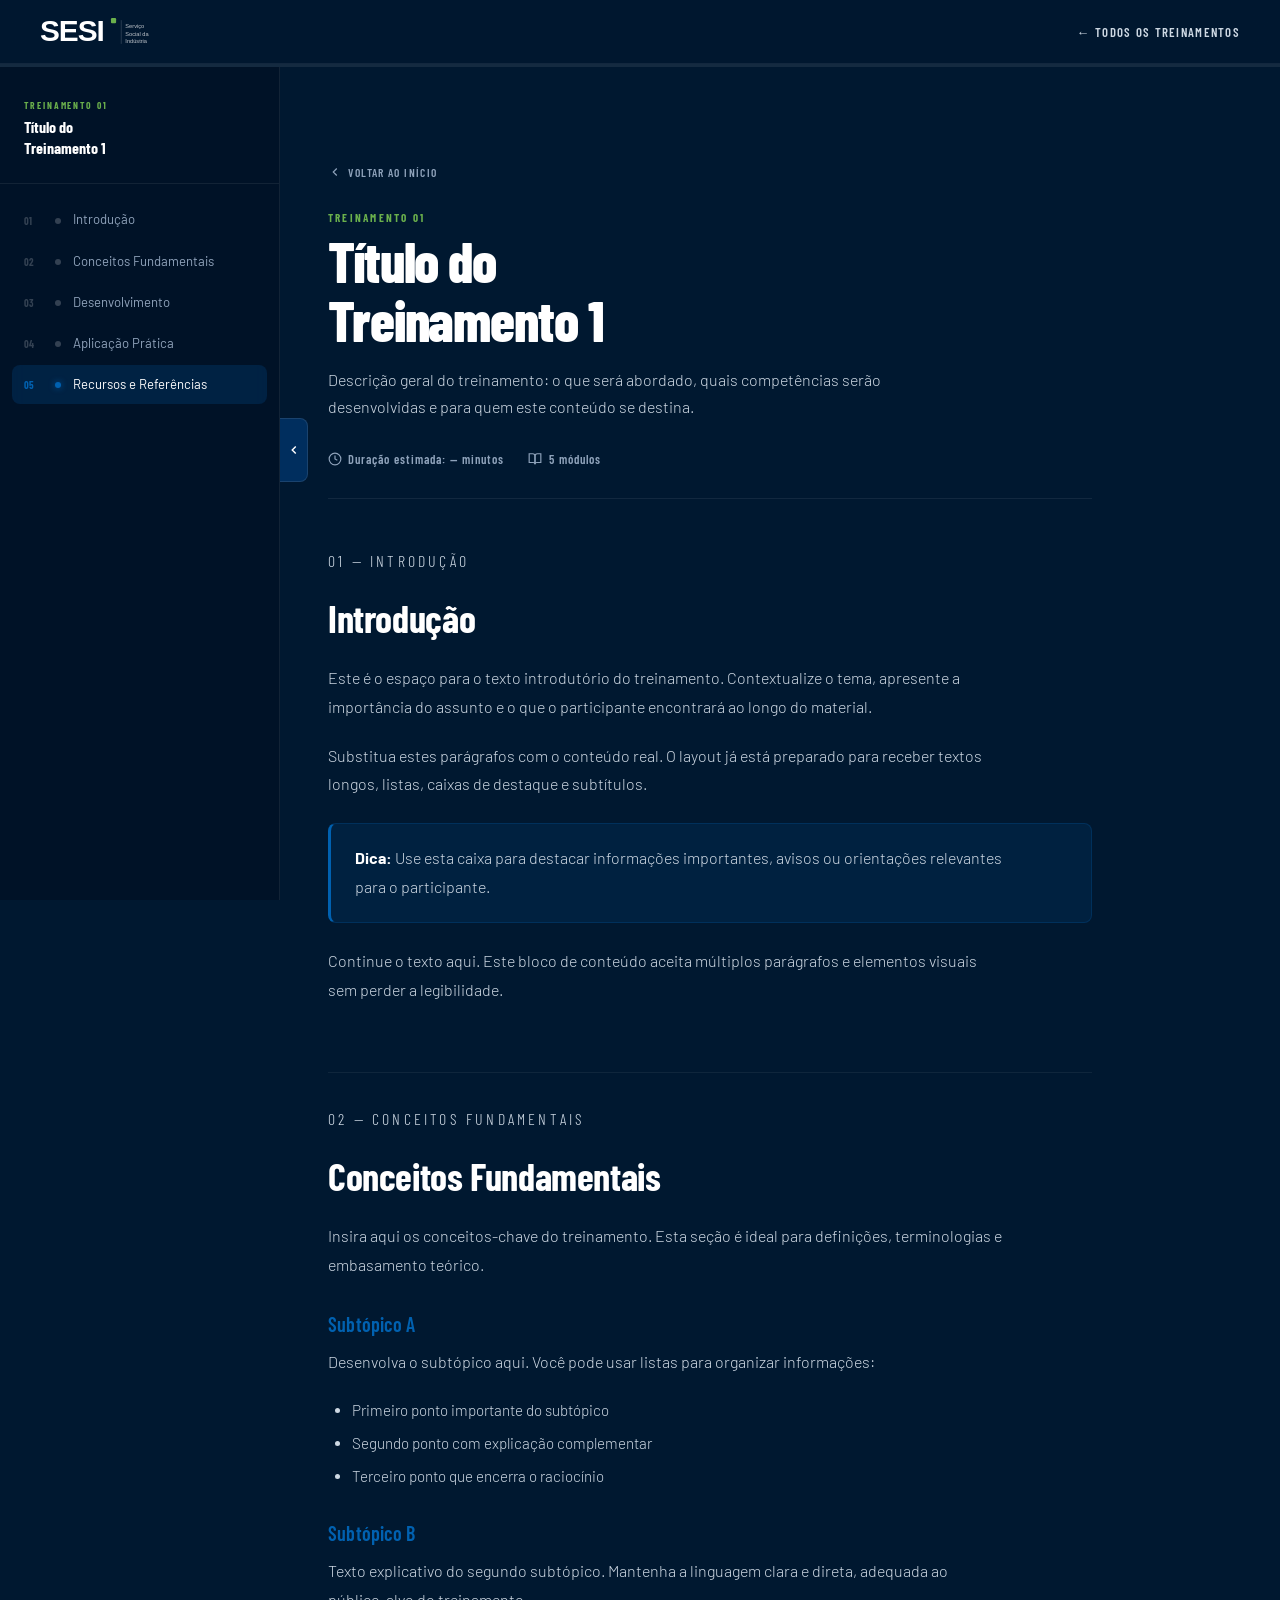
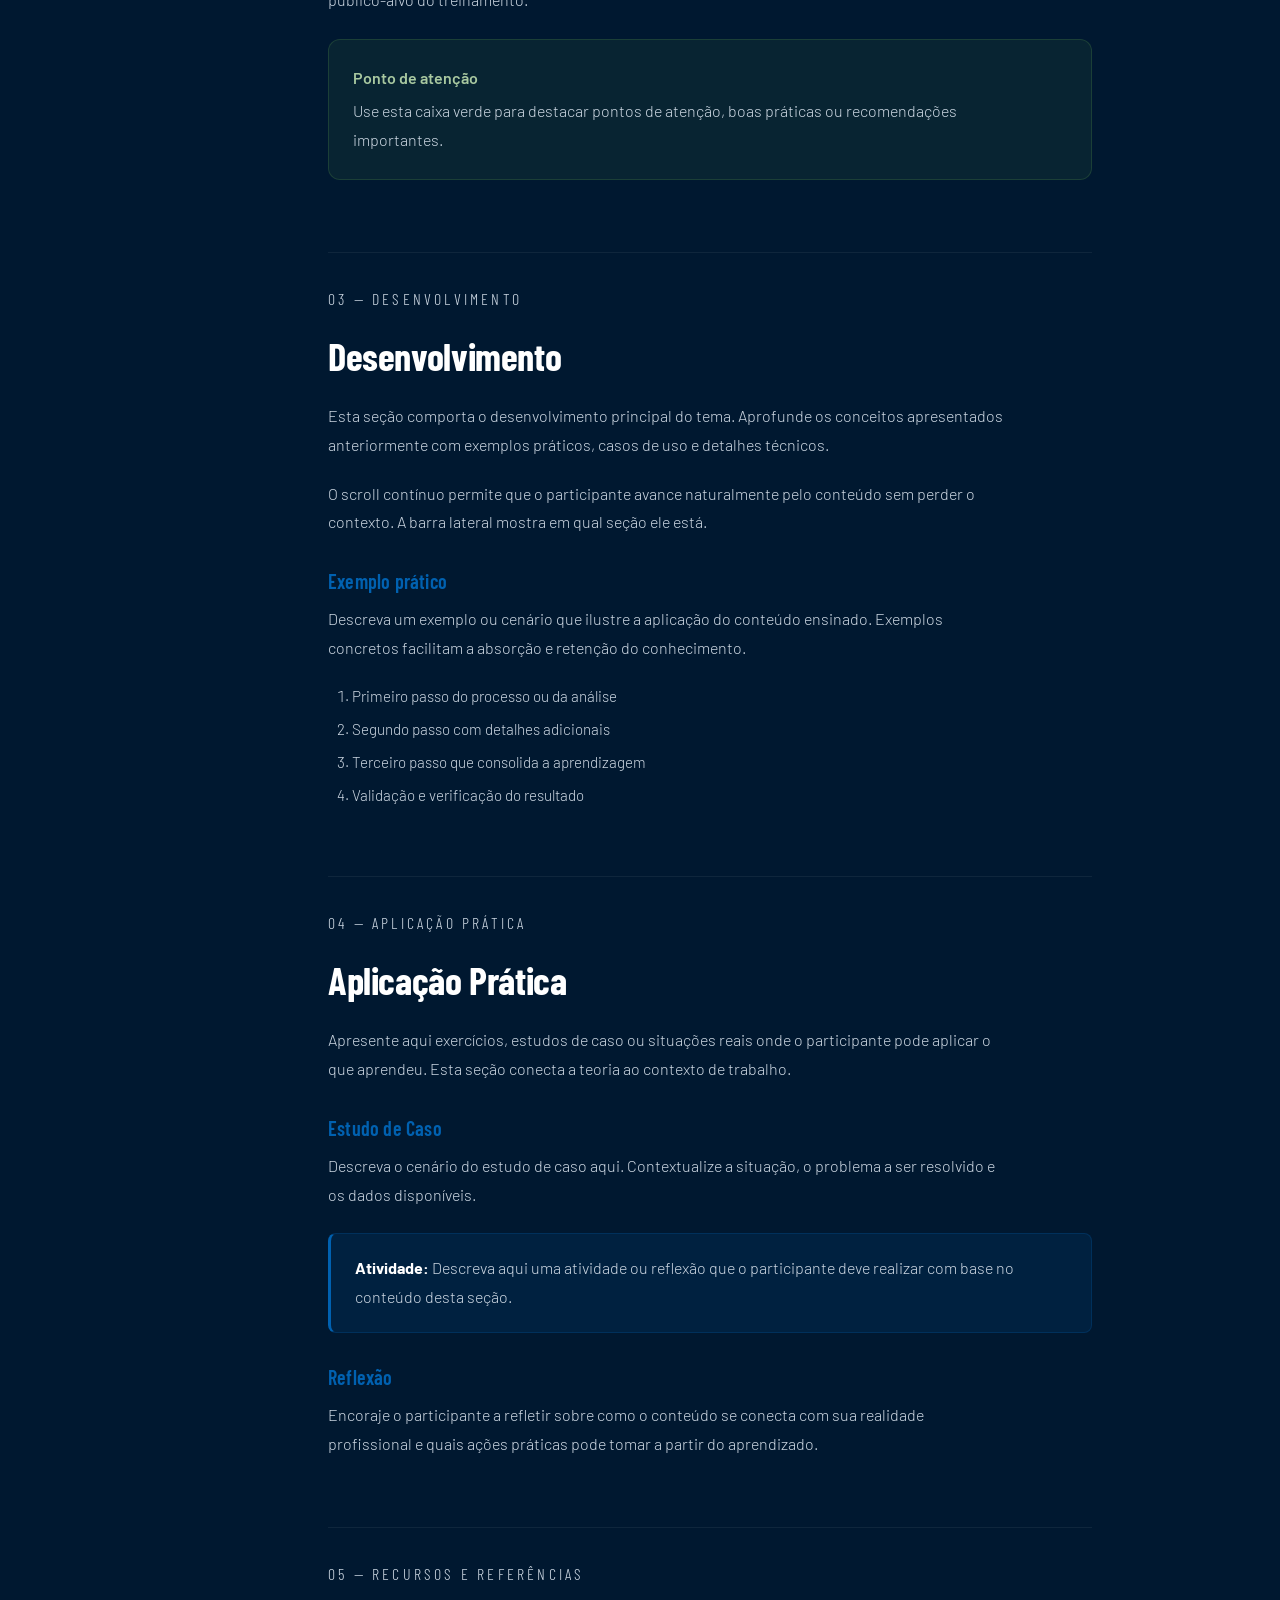
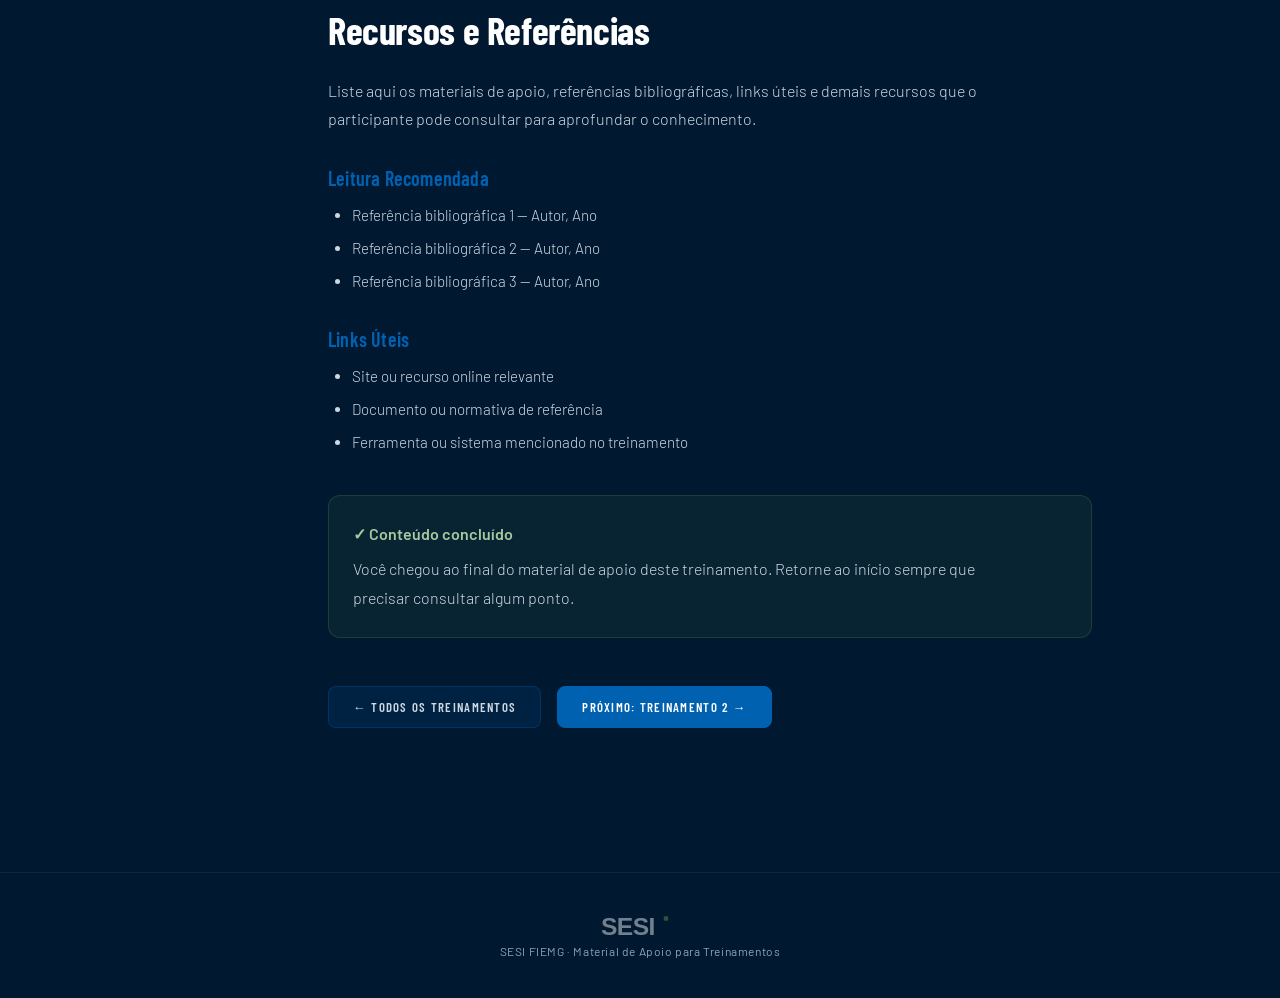
==== treinamento-1.html @ 20ed2840 "Add files via upload" ====
<!DOCTYPE html>
<html lang="pt-BR">
<head>
  <meta charset="UTF-8" />
  <meta name="viewport" content="width=device-width, initial-scale=1.0" />
  <title>Treinamento 1 — SESI FIEMG</title>
  <link rel="stylesheet" href="style.css" />
</head>
<body>

<!-- HEADER -->
<header class="site-header">
  <a href="index.html" class="header-logo">
    <svg xmlns="http://www.w3.org/2000/svg" height="36" viewBox="0 0 220 70" fill="none" aria-label="SESI FIEMG">
      <text x="0" y="52" font-family="Arial Black, sans-serif" font-size="58" font-weight="900" fill="white" letter-spacing="-2">SESI</text>
      <rect x="138" y="8" width="10" height="10" rx="2" fill="#6ab04c"/>
      <line x1="158" y1="12" x2="158" y2="58" stroke="rgba(255,255,255,0.3)" stroke-width="1"/>
      <text x="166" y="28" font-family="Arial, sans-serif" font-size="11" fill="rgba(255,255,255,0.75)">Serviço</text>
      <text x="166" y="42" font-family="Arial, sans-serif" font-size="11" fill="rgba(255,255,255,0.75)">Social da</text>
      <text x="166" y="56" font-family="Arial, sans-serif" font-size="11" fill="rgba(255,255,255,0.75)">Indústria</text>
    </svg>
  </a>
  <nav class="header-nav">
    <a href="index.html">← Todos os Treinamentos</a>
  </nav>
</header>

<!-- PROGRESS BAR (aparece no hover ou scroll) -->
<div class="progress-bar-wrap" role="progressbar" aria-label="Progresso de leitura">
  <div class="progress-bar-track">
    <div class="progress-bar-fill"></div>
  </div>
</div>

<!-- SIDEBAR TOGGLE -->
<button class="sidebar-toggle" aria-label="Abrir/fechar índice" aria-expanded="false">
  <svg width="14" height="14" viewBox="0 0 24 24" fill="none" stroke="white" stroke-width="2.5">
    <polyline points="9 18 15 12 9 6"/>
  </svg>
</button>

<!-- SIDEBAR -->
<nav class="sidebar" aria-label="Índice do treinamento">
  <div class="sidebar-header">
    <p class="sidebar-eyebrow">Treinamento 01</p>
    <p class="sidebar-title">Título do<br>Treinamento 1</p>
  </div>
  <div class="sidebar-nav">
    <a class="sidebar-nav-item active" data-target="introducao">
      <span class="nav-number">01</span>
      <span class="nav-dot"></span>
      Introdução
    </a>
    <a class="sidebar-nav-item" data-target="conceitos">
      <span class="nav-number">02</span>
      <span class="nav-dot"></span>
      Conceitos Fundamentais
    </a>
    <a class="sidebar-nav-item" data-target="desenvolvimento">
      <span class="nav-number">03</span>
      <span class="nav-dot"></span>
      Desenvolvimento
    </a>
    <a class="sidebar-nav-item" data-target="pratica">
      <span class="nav-number">04</span>
      <span class="nav-dot"></span>
      Aplicação Prática
    </a>
    <a class="sidebar-nav-item" data-target="recursos">
      <span class="nav-number">05</span>
      <span class="nav-dot"></span>
      Recursos e Referências
    </a>
  </div>
</nav>

<!-- LAYOUT PRINCIPAL -->
<div class="training-layout">
  <div class="training-main">

    <!-- HERO DO TREINAMENTO -->
    <div class="training-hero" style="padding-left:0; padding-right:0;">
      <a href="index.html" class="training-hero-back">
        <svg width="14" height="14" viewBox="0 0 24 24" fill="none" stroke="currentColor" stroke-width="2">
          <polyline points="15 18 9 12 15 6"/>
        </svg>
        Voltar ao início
      </a>
      <p class="training-hero-number">Treinamento 01</p>
      <h1 class="training-hero-title">Título do<br>Treinamento 1</h1>
      <p class="training-hero-desc">
        Descrição geral do treinamento: o que será abordado, quais competências serão desenvolvidas e para quem este conteúdo se destina.
      </p>
      <div class="training-hero-meta">
        <span>
          <svg width="14" height="14" viewBox="0 0 24 24" fill="none" stroke="currentColor" stroke-width="2"><circle cx="12" cy="12" r="10"/><polyline points="12 6 12 12 16 14"/></svg>
          Duração estimada: — minutos
        </span>
        <span>
          <svg width="14" height="14" viewBox="0 0 24 24" fill="none" stroke="currentColor" stroke-width="2"><path d="M2 3h6a4 4 0 0 1 4 4v14a3 3 0 0 0-3-3H2z"/><path d="M22 3h-6a4 4 0 0 0-4 4v14a3 3 0 0 1 3-3h7z"/></svg>
          5 módulos
        </span>
      </div>
    </div>

    <hr style="border:none; border-top: 1px solid rgba(255,255,255,0.07); margin: 0 0 1rem;">

    <!-- SEÇÃO 1 -->
    <section class="content-section" data-id="introducao">
      <p class="section-number">01 — Introdução</p>
      <h2>Introdução</h2>
      <p>
        Este é o espaço para o texto introdutório do treinamento. Contextualize o tema, apresente a importância do assunto e o que o participante encontrará ao longo do material.
      </p>
      <p>
        Substitua estes parágrafos com o conteúdo real. O layout já está preparado para receber textos longos, listas, caixas de destaque e subtítulos.
      </p>

      <div class="callout">
        <p><strong>Dica:</strong> Use esta caixa para destacar informações importantes, avisos ou orientações relevantes para o participante.</p>
      </div>

      <p>
        Continue o texto aqui. Este bloco de conteúdo aceita múltiplos parágrafos e elementos visuais sem perder a legibilidade.
      </p>
    </section>

    <!-- SEÇÃO 2 -->
    <section class="content-section" data-id="conceitos">
      <p class="section-number">02 — Conceitos Fundamentais</p>
      <h2>Conceitos Fundamentais</h2>
      <p>
        Insira aqui os conceitos-chave do treinamento. Esta seção é ideal para definições, terminologias e embasamento teórico.
      </p>

      <h3>Subtópico A</h3>
      <p>
        Desenvolva o subtópico aqui. Você pode usar listas para organizar informações:
      </p>
      <ul>
        <li>Primeiro ponto importante do subtópico</li>
        <li>Segundo ponto com explicação complementar</li>
        <li>Terceiro ponto que encerra o raciocínio</li>
      </ul>

      <h3>Subtópico B</h3>
      <p>
        Texto explicativo do segundo subtópico. Mantenha a linguagem clara e direta, adequada ao público-alvo do treinamento.
      </p>

      <div class="highlight-box">
        <p style="color: #a8c8a0; font-weight: 600; margin-bottom: 0.3rem;">Ponto de atenção</p>
        <p style="color: var(--cinza-texto);">Use esta caixa verde para destacar pontos de atenção, boas práticas ou recomendações importantes.</p>
      </div>
    </section>

    <!-- SEÇÃO 3 -->
    <section class="content-section" data-id="desenvolvimento">
      <p class="section-number">03 — Desenvolvimento</p>
      <h2>Desenvolvimento</h2>
      <p>
        Esta seção comporta o desenvolvimento principal do tema. Aprofunde os conceitos apresentados anteriormente com exemplos práticos, casos de uso e detalhes técnicos.
      </p>
      <p>
        O scroll contínuo permite que o participante avance naturalmente pelo conteúdo sem perder o contexto. A barra lateral mostra em qual seção ele está.
      </p>

      <h3>Exemplo prático</h3>
      <p>
        Descreva um exemplo ou cenário que ilustre a aplicação do conteúdo ensinado. Exemplos concretos facilitam a absorção e retenção do conhecimento.
      </p>

      <ol>
        <li>Primeiro passo do processo ou da análise</li>
        <li>Segundo passo com detalhes adicionais</li>
        <li>Terceiro passo que consolida a aprendizagem</li>
        <li>Validação e verificação do resultado</li>
      </ol>
    </section>

    <!-- SEÇÃO 4 -->
    <section class="content-section" data-id="pratica">
      <p class="section-number">04 — Aplicação Prática</p>
      <h2>Aplicação Prática</h2>
      <p>
        Apresente aqui exercícios, estudos de caso ou situações reais onde o participante pode aplicar o que aprendeu. Esta seção conecta a teoria ao contexto de trabalho.
      </p>

      <h3>Estudo de Caso</h3>
      <p>
        Descreva o cenário do estudo de caso aqui. Contextualize a situação, o problema a ser resolvido e os dados disponíveis.
      </p>

      <div class="callout">
        <p><strong>Atividade:</strong> Descreva aqui uma atividade ou reflexão que o participante deve realizar com base no conteúdo desta seção.</p>
      </div>

      <h3>Reflexão</h3>
      <p>
        Encoraje o participante a refletir sobre como o conteúdo se conecta com sua realidade profissional e quais ações práticas pode tomar a partir do aprendizado.
      </p>
    </section>

    <!-- SEÇÃO 5 -->
    <section class="content-section" data-id="recursos">
      <p class="section-number">05 — Recursos e Referências</p>
      <h2>Recursos e Referências</h2>
      <p>
        Liste aqui os materiais de apoio, referências bibliográficas, links úteis e demais recursos que o participante pode consultar para aprofundar o conhecimento.
      </p>

      <h3>Leitura Recomendada</h3>
      <ul>
        <li>Referência bibliográfica 1 — Autor, Ano</li>
        <li>Referência bibliográfica 2 — Autor, Ano</li>
        <li>Referência bibliográfica 3 — Autor, Ano</li>
      </ul>

      <h3>Links Úteis</h3>
      <ul>
        <li>Site ou recurso online relevante</li>
        <li>Documento ou normativa de referência</li>
        <li>Ferramenta ou sistema mencionado no treinamento</li>
      </ul>

      <div class="highlight-box" style="margin-top: 2.5rem;">
        <p style="color: #a8c8a0; font-weight: 600; margin-bottom: 0.4rem;">✓ Conteúdo concluído</p>
        <p style="color: var(--cinza-texto);">Você chegou ao final do material de apoio deste treinamento. Retorne ao início sempre que precisar consultar algum ponto.</p>
      </div>

      <!-- Navegação entre treinamentos -->
      <div style="display:flex; gap: 1rem; margin-top: 3rem; flex-wrap: wrap;">
        <a href="index.html" style="
          display: inline-flex; align-items: center; gap: 0.5rem;
          padding: 0.75rem 1.5rem;
          background: rgba(0,97,176,0.15);
          border: 1px solid rgba(0,97,176,0.3);
          border-radius: 8px;
          color: var(--cinza-texto);
          font-family: 'Barlow Condensed', sans-serif;
          font-size: 0.8rem;
          font-weight: 600;
          letter-spacing: 0.1em;
          text-transform: uppercase;
          text-decoration: none;
          transition: background 0.2s, color 0.2s;
        " onmouseover="this.style.background='rgba(0,97,176,0.3)';this.style.color='#fff'"
           onmouseout="this.style.background='rgba(0,97,176,0.15)';this.style.color='var(--cinza-texto)'">
          ← Todos os Treinamentos
        </a>
        <a href="treinamento-2.html" style="
          display: inline-flex; align-items: center; gap: 0.5rem;
          padding: 0.75rem 1.5rem;
          background: var(--azul-claro);
          border: 1px solid var(--azul-claro);
          border-radius: 8px;
          color: white;
          font-family: 'Barlow Condensed', sans-serif;
          font-size: 0.8rem;
          font-weight: 600;
          letter-spacing: 0.1em;
          text-transform: uppercase;
          text-decoration: none;
          transition: background 0.2s;
        " onmouseover="this.style.background='var(--azul-medio)'"
           onmouseout="this.style.background='var(--azul-claro)'">
          Próximo: Treinamento 2 →
        </a>
      </div>
    </section>

  </div><!-- /training-main -->
</div><!-- /training-layout -->

<!-- FOOTER -->
<footer class="site-footer">
  <div class="footer-logo">
    <svg xmlns="http://www.w3.org/2000/svg" height="28" viewBox="0 0 140 50" fill="none">
      <text x="0" y="40" font-family="Arial Black, sans-serif" font-size="44" font-weight="900" fill="rgba(255,255,255,0.45)" letter-spacing="-1">SESI</text>
      <rect x="112" y="6" width="8" height="8" rx="2" fill="rgba(106,176,76,0.4)"/>
    </svg>
  </div>
  <p class="footer-text">SESI FIEMG · Material de Apoio para Treinamentos</p>
</footer>

<script src="script.js"></script>
</body>
</html>
---- style.css ----
@import url('https://fonts.googleapis.com/css2?family=Barlow:ital,wght@0,300;0,400;0,500;0,600;0,700;0,800;1,300&family=Barlow+Condensed:wght@400;600;700;800&display=swap');

:root {
  --azul: #003f7f;
  --azul-claro: #0061b0;
  --azul-medio: #004e96;
  --azul-escuro: #002a55;
  --azul-profundo: #001830;
  --verde: #5cb85c;
  --verde-sesi: #6ab04c;
  --branco: #ffffff;
  --cinza-claro: #f0f4f8;
  --cinza: #8fa3bb;
  --cinza-texto: #cdd8e3;
  --sombra: rgba(0,31,70,0.18);
}

*, *::before, *::after { box-sizing: border-box; margin: 0; padding: 0; }

html { scroll-behavior: smooth; }

body {
  font-family: 'Barlow', sans-serif;
  background: var(--azul-profundo);
  color: var(--branco);
  min-height: 100vh;
  overflow-x: hidden;
}

/* ── HEADER ── */
.site-header {
  position: fixed;
  top: 0; left: 0; right: 0;
  z-index: 100;
  display: flex;
  align-items: center;
  justify-content: space-between;
  padding: 0 2.5rem;
  height: 64px;
  background: rgba(0, 24, 48, 0.92);
  backdrop-filter: blur(12px);
  border-bottom: 1px solid rgba(255,255,255,0.07);
}

.header-logo {
  display: flex;
  align-items: center;
  gap: 1rem;
  text-decoration: none;
}

.header-logo img {
  height: 36px;
  filter: brightness(0) invert(1);
}

.header-logo-divider {
  width: 1px;
  height: 28px;
  background: rgba(255,255,255,0.2);
}

.header-logo-text {
  font-family: 'Barlow Condensed', sans-serif;
  font-size: 0.75rem;
  font-weight: 600;
  letter-spacing: 0.12em;
  text-transform: uppercase;
  color: var(--cinza-texto);
  line-height: 1.3;
}

.header-nav {
  display: flex;
  align-items: center;
  gap: 2rem;
}

.header-nav a {
  font-family: 'Barlow Condensed', sans-serif;
  font-size: 0.8rem;
  font-weight: 600;
  letter-spacing: 0.1em;
  text-transform: uppercase;
  color: var(--cinza-texto);
  text-decoration: none;
  transition: color 0.2s;
}

.header-nav a:hover { color: #fff; }

/* ── HOME HERO ── */
.home-hero {
  position: relative;
  min-height: 100vh;
  display: flex;
  flex-direction: column;
  align-items: center;
  justify-content: center;
  padding: 7rem 2rem 4rem;
  overflow: hidden;
}

.hero-bg {
  position: absolute;
  inset: 0;
  background:
    radial-gradient(ellipse 80% 60% at 50% 0%, rgba(0,97,176,0.35) 0%, transparent 70%),
    radial-gradient(ellipse 50% 40% at 10% 80%, rgba(0,63,127,0.25) 0%, transparent 60%),
    linear-gradient(180deg, var(--azul-profundo) 0%, #001428 100%);
}

.hero-grid-bg {
  position: absolute;
  inset: 0;
  background-image:
    linear-gradient(rgba(0,97,176,0.06) 1px, transparent 1px),
    linear-gradient(90deg, rgba(0,97,176,0.06) 1px, transparent 1px);
  background-size: 48px 48px;
  mask-image: radial-gradient(ellipse 80% 60% at 50% 30%, black 0%, transparent 80%);
}

.hero-content {
  position: relative;
  text-align: center;
  max-width: 860px;
}

.hero-eyebrow {
  font-family: 'Barlow Condensed', sans-serif;
  font-size: 0.75rem;
  font-weight: 700;
  letter-spacing: 0.25em;
  text-transform: uppercase;
  color: var(--verde-sesi);
  margin-bottom: 1rem;
}

.hero-title {
  font-family: 'Barlow Condensed', sans-serif;
  font-size: clamp(2.8rem, 6vw, 5rem);
  font-weight: 800;
  line-height: 1;
  letter-spacing: -0.01em;
  color: var(--branco);
  margin-bottom: 1.25rem;
}

.hero-title span {
  color: var(--azul-claro);
  display: block;
}

.hero-desc {
  font-size: 1.05rem;
  font-weight: 300;
  color: var(--cinza-texto);
  max-width: 560px;
  margin: 0 auto 2.5rem;
  line-height: 1.7;
}

.hero-scroll {
  display: inline-flex;
  flex-direction: column;
  align-items: center;
  gap: 0.4rem;
  font-family: 'Barlow Condensed', sans-serif;
  font-size: 0.7rem;
  letter-spacing: 0.15em;
  text-transform: uppercase;
  color: var(--cinza);
  animation: bounce 2s infinite;
}

.hero-scroll svg { opacity: 0.5; }

@keyframes bounce {
  0%,100% { transform: translateY(0); }
  50% { transform: translateY(6px); }
}

/* ── SECTION TITLE ── */
.section-header {
  text-align: center;
  padding: 5rem 2rem 3rem;
}

.section-eyebrow {
  font-family: 'Barlow Condensed', sans-serif;
  font-size: 0.7rem;
  font-weight: 700;
  letter-spacing: 0.25em;
  text-transform: uppercase;
  color: var(--verde-sesi);
  margin-bottom: 0.75rem;
}

.section-title {
  font-family: 'Barlow Condensed', sans-serif;
  font-size: clamp(2rem, 4vw, 3rem);
  font-weight: 700;
  color: var(--branco);
  letter-spacing: -0.01em;
}

/* ── GRID DE TREINAMENTOS ── */
.training-grid {
  display: grid;
  grid-template-columns: repeat(auto-fill, minmax(340px, 1fr));
  gap: 1.5rem;
  max-width: 1200px;
  margin: 0 auto;
  padding: 0 2rem 6rem;
}

.training-card {
  position: relative;
  background: rgba(0, 49, 100, 0.4);
  border: 1px solid rgba(255,255,255,0.08);
  border-radius: 16px;
  padding: 2rem;
  cursor: pointer;
  text-decoration: none;
  display: block;
  overflow: hidden;
  transition: transform 0.3s ease, border-color 0.3s ease, box-shadow 0.3s ease;
  backdrop-filter: blur(8px);
}

.training-card::before {
  content: '';
  position: absolute;
  top: 0; left: 0; right: 0;
  height: 3px;
  background: linear-gradient(90deg, var(--azul-claro), var(--verde-sesi));
  transform: scaleX(0);
  transform-origin: left;
  transition: transform 0.4s ease;
  border-radius: 16px 16px 0 0;
}

.training-card:hover {
  transform: translateY(-6px);
  border-color: rgba(0,97,176,0.5);
  box-shadow: 0 20px 60px rgba(0,0,0,0.4), 0 0 0 1px rgba(0,97,176,0.2);
}

.training-card:hover::before {
  transform: scaleX(1);
}

.card-number {
  font-family: 'Barlow Condensed', sans-serif;
  font-size: 3.5rem;
  font-weight: 800;
  color: rgba(0,97,176,0.25);
  line-height: 1;
  margin-bottom: 1rem;
  transition: color 0.3s;
}

.training-card:hover .card-number {
  color: rgba(0,97,176,0.5);
}

.card-tag {
  display: inline-block;
  font-family: 'Barlow Condensed', sans-serif;
  font-size: 0.65rem;
  font-weight: 700;
  letter-spacing: 0.15em;
  text-transform: uppercase;
  color: var(--verde-sesi);
  background: rgba(106,176,76,0.12);
  border: 1px solid rgba(106,176,76,0.25);
  border-radius: 4px;
  padding: 0.2rem 0.6rem;
  margin-bottom: 0.75rem;
}

.card-title {
  font-family: 'Barlow Condensed', sans-serif;
  font-size: 1.5rem;
  font-weight: 700;
  color: var(--branco);
  line-height: 1.2;
  margin-bottom: 0.75rem;
}

.card-desc {
  font-size: 0.875rem;
  font-weight: 300;
  color: var(--cinza-texto);
  line-height: 1.65;
  margin-bottom: 1.5rem;
}

.card-meta {
  display: flex;
  align-items: center;
  gap: 1.25rem;
  font-family: 'Barlow Condensed', sans-serif;
  font-size: 0.75rem;
  font-weight: 600;
  letter-spacing: 0.08em;
  color: var(--cinza);
}

.card-meta-item {
  display: flex;
  align-items: center;
  gap: 0.35rem;
}

.card-arrow {
  position: absolute;
  bottom: 2rem;
  right: 2rem;
  width: 36px;
  height: 36px;
  border-radius: 50%;
  background: rgba(0,97,176,0.15);
  border: 1px solid rgba(0,97,176,0.3);
  display: flex;
  align-items: center;
  justify-content: center;
  transition: background 0.3s, transform 0.3s;
}

.training-card:hover .card-arrow {
  background: var(--azul-claro);
  transform: translate(3px, -3px);
}

/* ── FOOTER ── */
.site-footer {
  background: var(--azul-profundo);
  border-top: 1px solid rgba(255,255,255,0.06);
  padding: 2.5rem;
  text-align: center;
}

.footer-logo img {
  height: 30px;
  filter: brightness(0) invert(1);
  opacity: 0.5;
  margin-bottom: 0.75rem;
}

.footer-text {
  font-size: 0.75rem;
  color: var(--cinza);
  letter-spacing: 0.05em;
}

/* ──────────────────────────────────────
   PÁGINA DE TREINAMENTO
────────────────────────────────────── */

/* Progress bar */
.progress-bar-wrap {
  position: fixed;
  top: 64px; left: 0; right: 0;
  height: 3px;
  z-index: 200;
  opacity: 0;
  transition: opacity 0.4s ease;
}

.progress-bar-wrap.visible { opacity: 1; }

.progress-bar-track {
  width: 100%;
  height: 100%;
  background: rgba(255,255,255,0.08);
}

.progress-bar-fill {
  height: 100%;
  background: linear-gradient(90deg, var(--azul-claro), var(--verde-sesi));
  width: 0%;
  transition: width 0.1s linear;
  box-shadow: 0 0 8px rgba(0,97,176,0.6);
}

/* Layout treinamento */
.training-layout {
  display: flex;
  min-height: 100vh;
  padding-top: 67px;
}

/* Sidebar */
.sidebar {
  position: fixed;
  top: 67px;
  left: 0;
  bottom: 0;
  width: 280px;
  background: rgba(0,18,40,0.95);
  backdrop-filter: blur(12px);
  border-right: 1px solid rgba(255,255,255,0.07);
  overflow-y: auto;
  padding: 2rem 0;
  z-index: 90;
  transform: translateX(-100%);
  transition: transform 0.35s cubic-bezier(0.4,0,0.2,1);
}

.sidebar.open { transform: translateX(0); }

.sidebar::-webkit-scrollbar { width: 4px; }
.sidebar::-webkit-scrollbar-track { background: transparent; }
.sidebar::-webkit-scrollbar-thumb { background: rgba(255,255,255,0.1); border-radius: 2px; }

.sidebar-header {
  padding: 0 1.5rem 1.5rem;
  border-bottom: 1px solid rgba(255,255,255,0.07);
  margin-bottom: 1rem;
}

.sidebar-eyebrow {
  font-family: 'Barlow Condensed', sans-serif;
  font-size: 0.6rem;
  font-weight: 700;
  letter-spacing: 0.2em;
  text-transform: uppercase;
  color: var(--verde-sesi);
  margin-bottom: 0.4rem;
}

.sidebar-title {
  font-family: 'Barlow Condensed', sans-serif;
  font-size: 1rem;
  font-weight: 700;
  color: var(--branco);
  line-height: 1.3;
}

.sidebar-nav { padding: 0 0.75rem; }

.sidebar-nav-item {
  display: flex;
  align-items: flex-start;
  gap: 0.75rem;
  padding: 0.65rem 0.75rem;
  border-radius: 8px;
  text-decoration: none;
  color: var(--cinza);
  font-size: 0.82rem;
  font-weight: 400;
  line-height: 1.4;
  transition: background 0.2s, color 0.2s;
  cursor: pointer;
  margin-bottom: 2px;
}

.sidebar-nav-item:hover {
  background: rgba(0,97,176,0.15);
  color: var(--branco);
}

.sidebar-nav-item.active {
  background: rgba(0,97,176,0.2);
  color: var(--branco);
}

.sidebar-nav-item.active .nav-dot {
  background: var(--azul-claro);
  box-shadow: 0 0 6px rgba(0,97,176,0.8);
}

.nav-dot {
  width: 6px;
  height: 6px;
  border-radius: 50%;
  background: rgba(255,255,255,0.2);
  flex-shrink: 0;
  margin-top: 0.45rem;
  transition: background 0.2s, box-shadow 0.2s;
}

.nav-number {
  font-family: 'Barlow Condensed', sans-serif;
  font-size: 0.65rem;
  font-weight: 700;
  color: rgba(255,255,255,0.2);
  flex-shrink: 0;
  margin-top: 0.2rem;
  min-width: 1.2rem;
  transition: color 0.2s;
}

.sidebar-nav-item.active .nav-number { color: var(--azul-claro); }

/* Sidebar toggle */
.sidebar-toggle {
  position: fixed;
  top: 50%;
  left: 0;
  transform: translateY(-50%);
  z-index: 95;
  width: 28px;
  height: 64px;
  background: rgba(0,49,100,0.9);
  border: 1px solid rgba(255,255,255,0.1);
  border-left: none;
  border-radius: 0 8px 8px 0;
  display: flex;
  align-items: center;
  justify-content: center;
  cursor: pointer;
  transition: left 0.35s cubic-bezier(0.4,0,0.2,1), background 0.2s;
  backdrop-filter: blur(8px);
}

.sidebar-toggle.open { left: 280px; }
.sidebar-toggle:hover { background: rgba(0,97,176,0.7); }
.sidebar-toggle svg { transition: transform 0.35s; }
.sidebar-toggle.open svg { transform: rotate(180deg); }

/* Main content */
.training-main {
  flex: 1;
  margin-left: 0;
  transition: margin-left 0.35s cubic-bezier(0.4,0,0.2,1);
  max-width: 860px;
  margin: 0 auto;
  padding: 3rem 3rem 6rem;
}

.training-main.sidebar-open {
  margin-left: 280px;
}

/* Sections */
.content-section {
  padding: 2rem 0 3rem;
  border-bottom: 1px solid rgba(255,255,255,0.06);
}

.content-section:last-child { border-bottom: none; }

.section-number {
  font-family: 'Barlow Condensed', sans-serif;
  font-size: 0.65rem;
  font-weight: 700;
  letter-spacing: 0.2em;
  text-transform: uppercase;
  color: var(--verde-sesi);
  margin-bottom: 0.5rem;
}

.content-section h2 {
  font-family: 'Barlow Condensed', sans-serif;
  font-size: clamp(1.8rem, 3vw, 2.4rem);
  font-weight: 700;
  color: var(--branco);
  line-height: 1.15;
  margin-bottom: 1.5rem;
  letter-spacing: -0.01em;
}

.content-section h3 {
  font-family: 'Barlow Condensed', sans-serif;
  font-size: 1.25rem;
  font-weight: 600;
  color: var(--azul-claro);
  margin: 2rem 0 0.75rem;
  letter-spacing: 0.01em;
}

.content-section p {
  font-size: 1rem;
  font-weight: 300;
  color: var(--cinza-texto);
  line-height: 1.8;
  margin-bottom: 1.25rem;
  max-width: 680px;
}

.content-section ul, .content-section ol {
  padding-left: 1.5rem;
  margin-bottom: 1.25rem;
}

.content-section li {
  font-size: 0.95rem;
  font-weight: 300;
  color: var(--cinza-texto);
  line-height: 1.75;
  margin-bottom: 0.4rem;
}

/* Callout box */
.callout {
  background: rgba(0,97,176,0.12);
  border: 1px solid rgba(0,97,176,0.25);
  border-left: 3px solid var(--azul-claro);
  border-radius: 8px;
  padding: 1.25rem 1.5rem;
  margin: 1.5rem 0;
}

.callout p { margin: 0; color: var(--cinza-texto); }
.callout strong { color: var(--branco); }

/* Highlight box */
.highlight-box {
  background: rgba(106,176,76,0.08);
  border: 1px solid rgba(106,176,76,0.2);
  border-radius: 12px;
  padding: 1.5rem;
  margin: 1.5rem 0;
}

.highlight-box p { margin: 0; }

/* Training hero (top of each training page) */
.training-hero {
  padding: 3rem 3rem 2rem;
  max-width: 860px;
  margin: 0 auto;
}

.training-hero-back {
  display: inline-flex;
  align-items: center;
  gap: 0.4rem;
  font-family: 'Barlow Condensed', sans-serif;
  font-size: 0.72rem;
  font-weight: 600;
  letter-spacing: 0.12em;
  text-transform: uppercase;
  color: var(--cinza);
  text-decoration: none;
  margin-bottom: 2rem;
  transition: color 0.2s;
}

.training-hero-back:hover { color: var(--branco); }

.training-hero-number {
  font-family: 'Barlow Condensed', sans-serif;
  font-size: 0.7rem;
  font-weight: 700;
  letter-spacing: 0.2em;
  text-transform: uppercase;
  color: var(--verde-sesi);
  margin-bottom: 0.5rem;
}

.training-hero-title {
  font-family: 'Barlow Condensed', sans-serif;
  font-size: clamp(2.2rem, 5vw, 3.5rem);
  font-weight: 800;
  color: var(--branco);
  line-height: 1.05;
  letter-spacing: -0.02em;
  margin-bottom: 1rem;
}

.training-hero-desc {
  font-size: 1rem;
  font-weight: 300;
  color: var(--cinza-texto);
  max-width: 600px;
  line-height: 1.7;
  margin-bottom: 2rem;
}

.training-hero-meta {
  display: flex;
  flex-wrap: wrap;
  gap: 1.5rem;
  font-family: 'Barlow Condensed', sans-serif;
  font-size: 0.78rem;
  font-weight: 600;
  letter-spacing: 0.08em;
  color: var(--cinza);
}

.training-hero-meta span {
  display: flex;
  align-items: center;
  gap: 0.4rem;
}

.training-hero-divider {
  height: 1px;
  background: rgba(255,255,255,0.07);
  margin: 0 3rem 0;
  max-width: 860px;
}

/* Responsive */
@media (max-width: 768px) {
  .header-nav { display: none; }
  .training-grid { grid-template-columns: 1fr; padding: 0 1rem 4rem; }
  .training-main, .training-hero { padding: 2rem 1.25rem 4rem; }
  .training-hero-divider { margin: 0 1.25rem; }
}
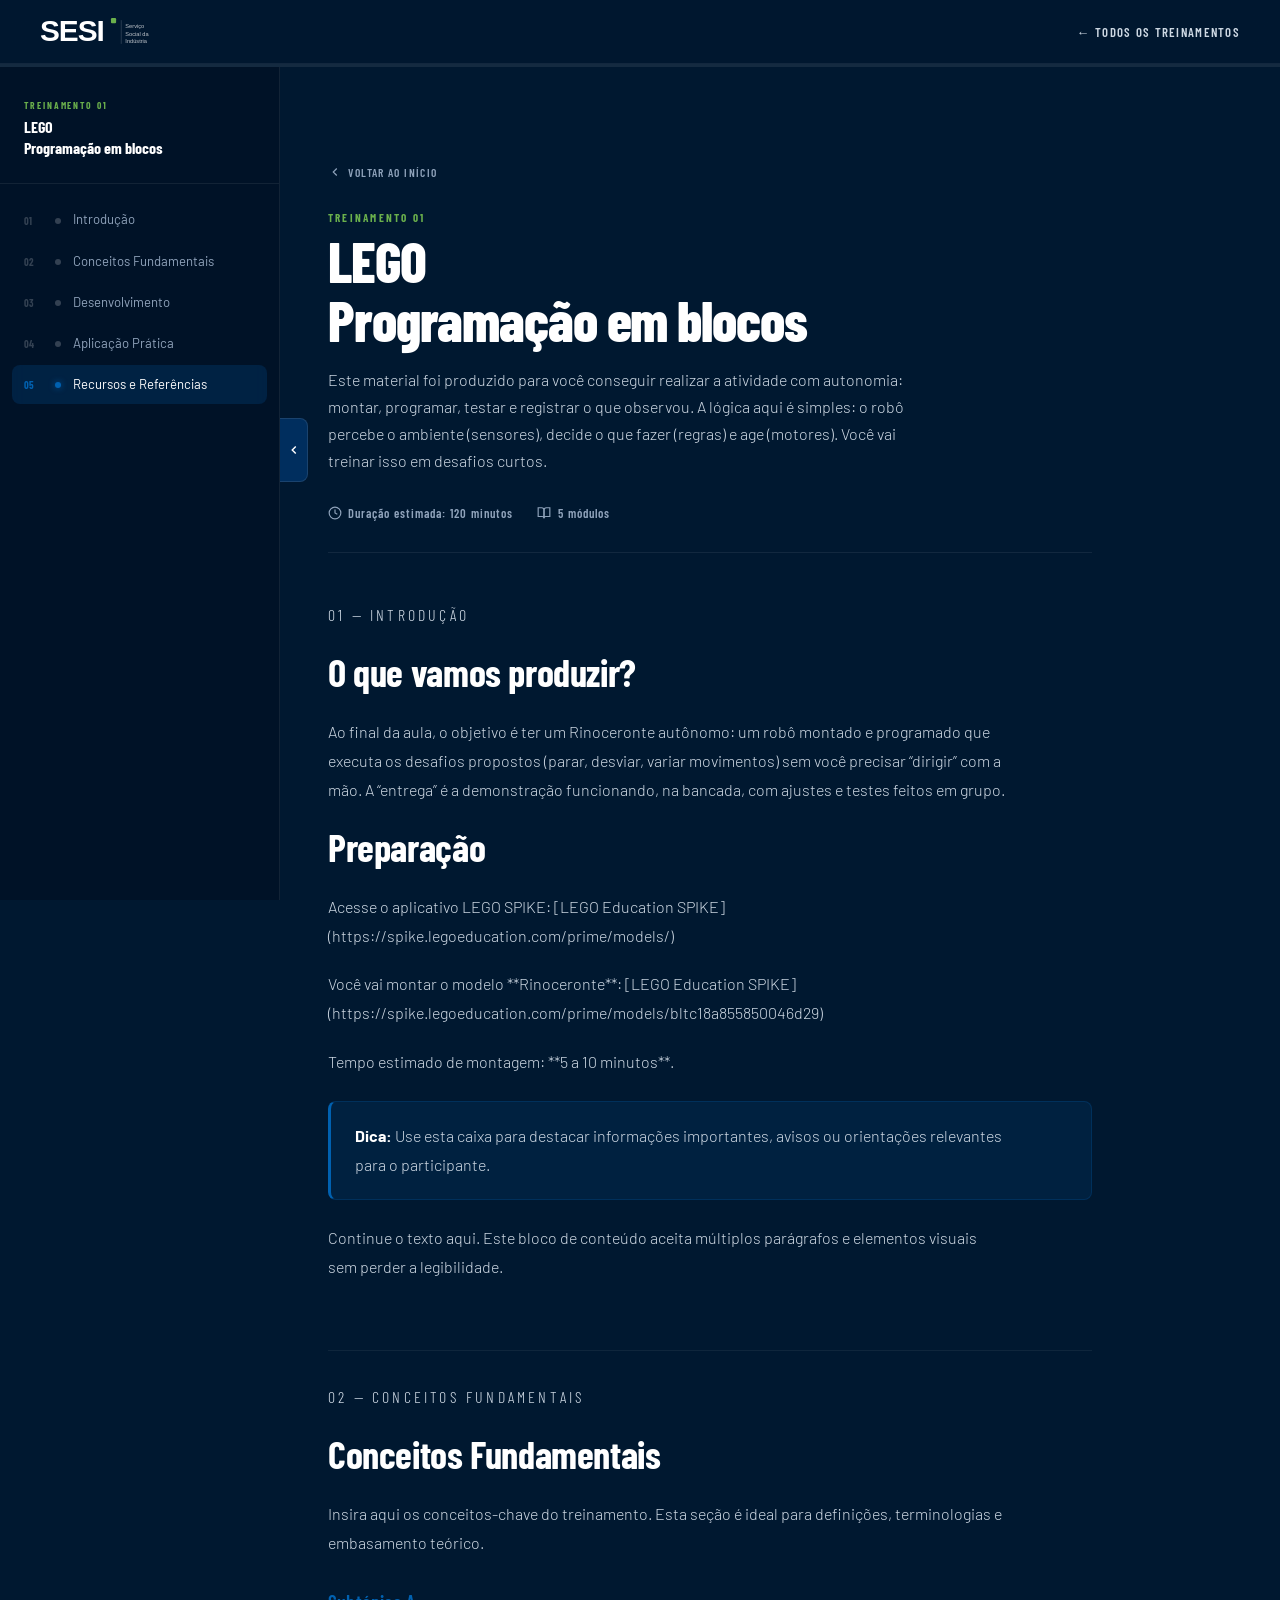
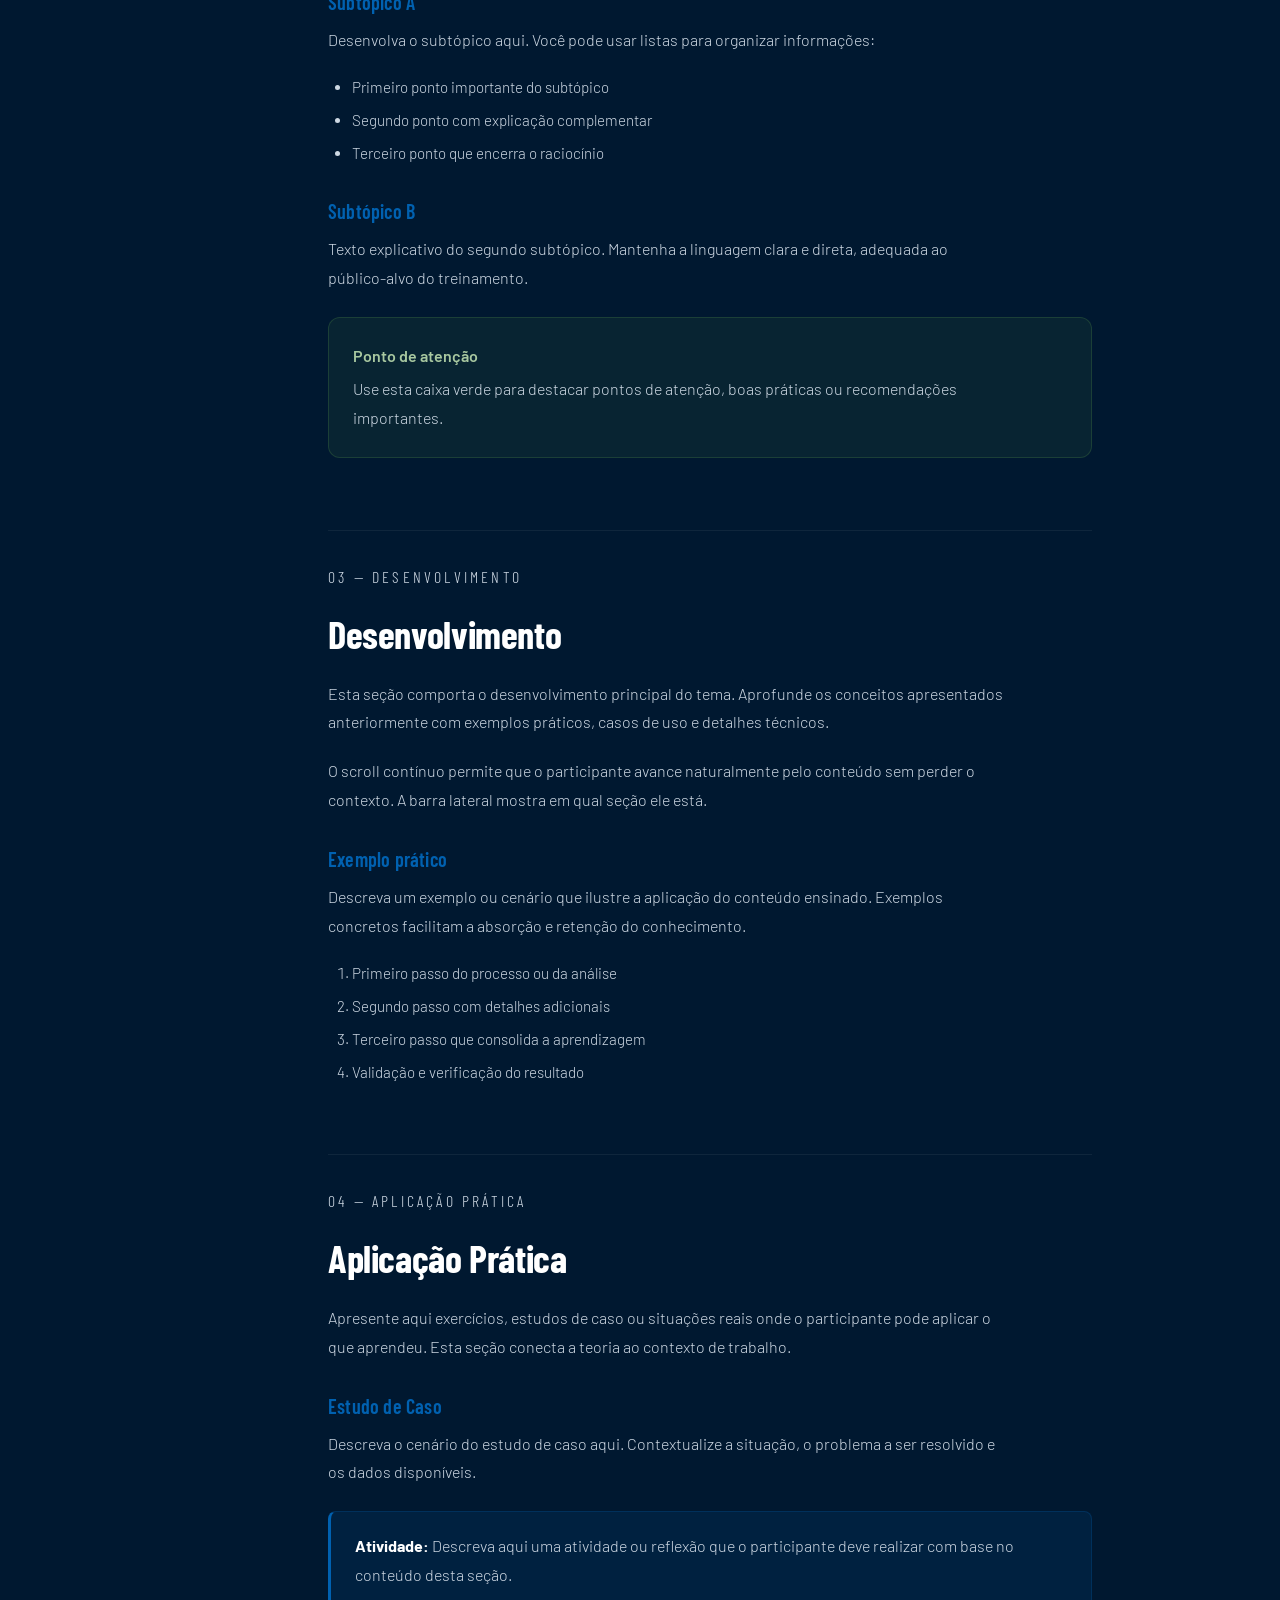
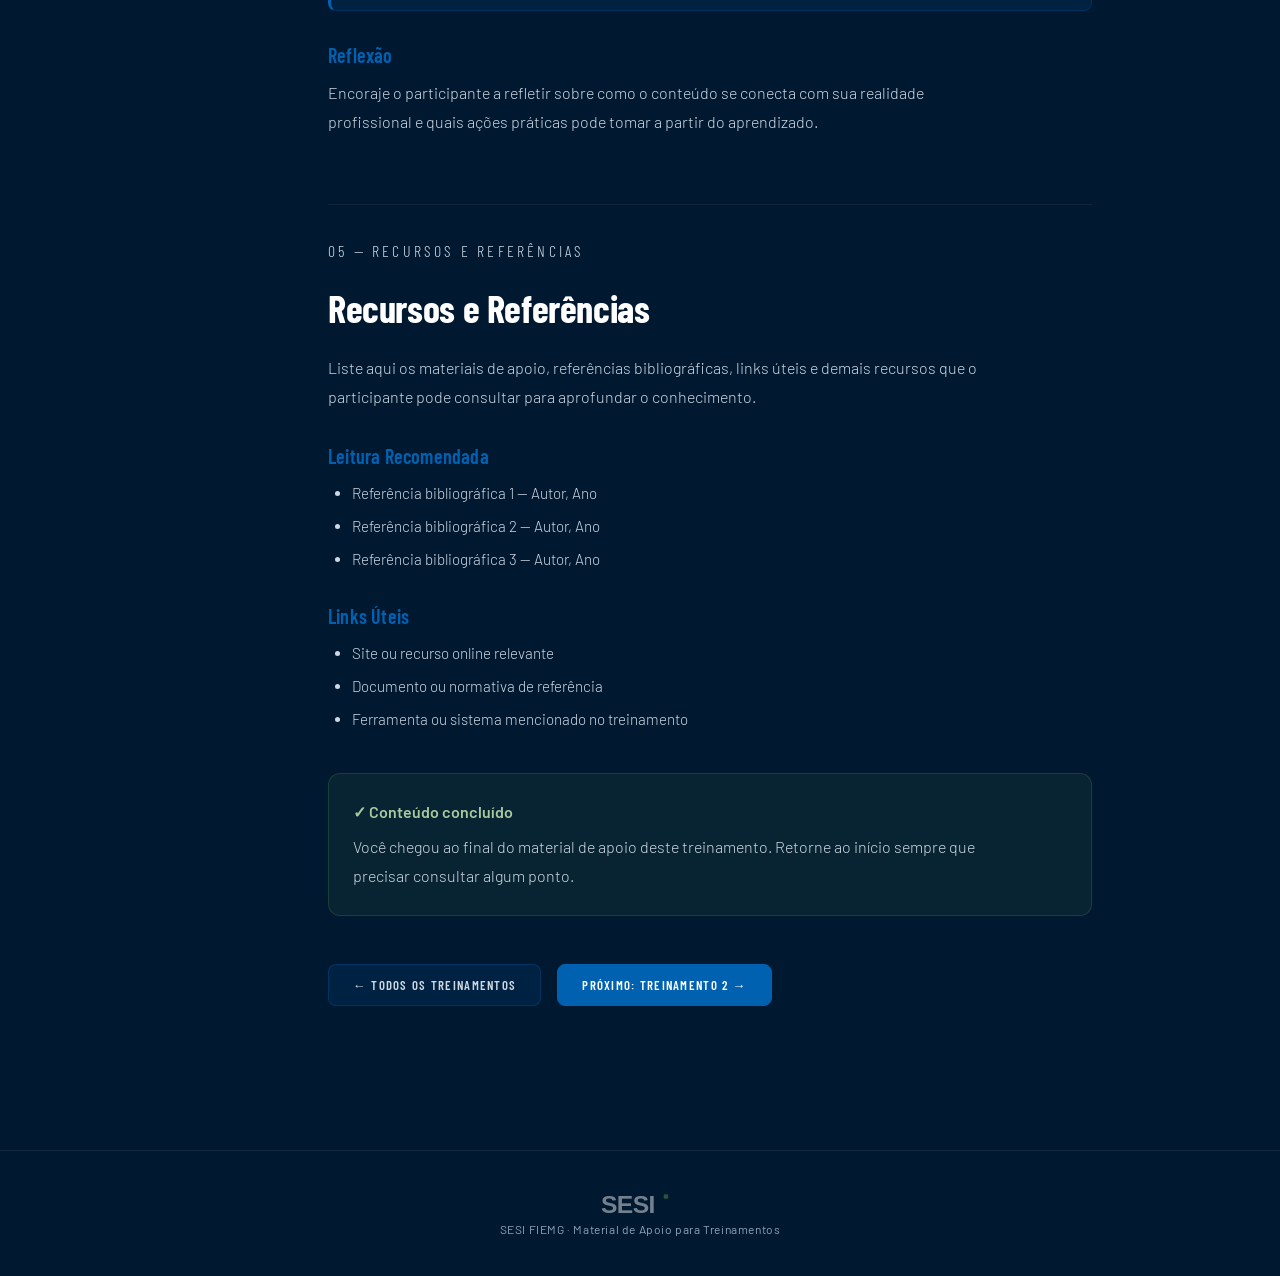
==== commit 9eaf4f51: "Update treinamento-1.html" ====
--- a/treinamento-1.html
+++ b/treinamento-1.html
@@ -43,7 +43,7 @@
 <nav class="sidebar" aria-label="Índice do treinamento">
   <div class="sidebar-header">
     <p class="sidebar-eyebrow">Treinamento 01</p>
-    <p class="sidebar-title">Título do<br>Treinamento 1</p>
+    <p class="sidebar-title">LEGO<br>Programação em blocos</p>
   </div>
   <div class="sidebar-nav">
     <a class="sidebar-nav-item active" data-target="introducao">
@@ -87,14 +87,14 @@
         Voltar ao início
       </a>
       <p class="training-hero-number">Treinamento 01</p>
-      <h1 class="training-hero-title">Título do<br>Treinamento 1</h1>
+      <h1 class="training-hero-title">LEGO<br>Programação em blocos</h1>
       <p class="training-hero-desc">
-        Descrição geral do treinamento: o que será abordado, quais competências serão desenvolvidas e para quem este conteúdo se destina.
+        Este material foi produzido para você conseguir realizar a atividade com autonomia: montar, programar, testar e registrar o que observou. A lógica aqui é simples: o robô percebe o ambiente (sensores), decide o que fazer (regras) e age (motores). Você vai treinar isso em desafios curtos.
       </p>
       <div class="training-hero-meta">
         <span>
           <svg width="14" height="14" viewBox="0 0 24 24" fill="none" stroke="currentColor" stroke-width="2"><circle cx="12" cy="12" r="10"/><polyline points="12 6 12 12 16 14"/></svg>
-          Duração estimada: — minutos
+          Duração estimada: 120 minutos
         </span>
         <span>
           <svg width="14" height="14" viewBox="0 0 24 24" fill="none" stroke="currentColor" stroke-width="2"><path d="M2 3h6a4 4 0 0 1 4 4v14a3 3 0 0 0-3-3H2z"/><path d="M22 3h-6a4 4 0 0 0-4 4v14a3 3 0 0 1 3-3h7z"/></svg>
@@ -108,13 +108,22 @@
     <!-- SEÇÃO 1 -->
     <section class="content-section" data-id="introducao">
       <p class="section-number">01 — Introdução</p>
-      <h2>Introdução</h2>
-      <p>
-        Este é o espaço para o texto introdutório do treinamento. Contextualize o tema, apresente a importância do assunto e o que o participante encontrará ao longo do material.
-      </p>
-      <p>
-        Substitua estes parágrafos com o conteúdo real. O layout já está preparado para receber textos longos, listas, caixas de destaque e subtítulos.
-      </p>
+      <h2>O que vamos produzir?</h2>
+      <p>
+        Ao final da aula, o objetivo é ter um Rinoceronte autônomo: um robô montado e programado que executa os desafios propostos (parar, desviar, variar movimentos) sem você precisar “dirigir” com a mão. A “entrega” é a demonstração funcionando, na bancada, com ajustes e testes feitos em grupo.
+      </p>
+
+      <h2>Preparação</h2>
+      <p>
+        Acesse o aplicativo LEGO SPIKE: [LEGO Education SPIKE](https://spike.legoeducation.com/prime/models/)
+      </p>
+      <p>
+        Você vai montar o modelo **Rinoceronte**: [LEGO Education SPIKE](https://spike.legoeducation.com/prime/models/bltc18a855850046d29)
+      </p>
+      <p>
+        Tempo estimado de montagem: **5 a 10 minutos**.
+      </p>
+      
 
       <div class="callout">
         <p><strong>Dica:</strong> Use esta caixa para destacar informações importantes, avisos ou orientações relevantes para o participante.</p>
